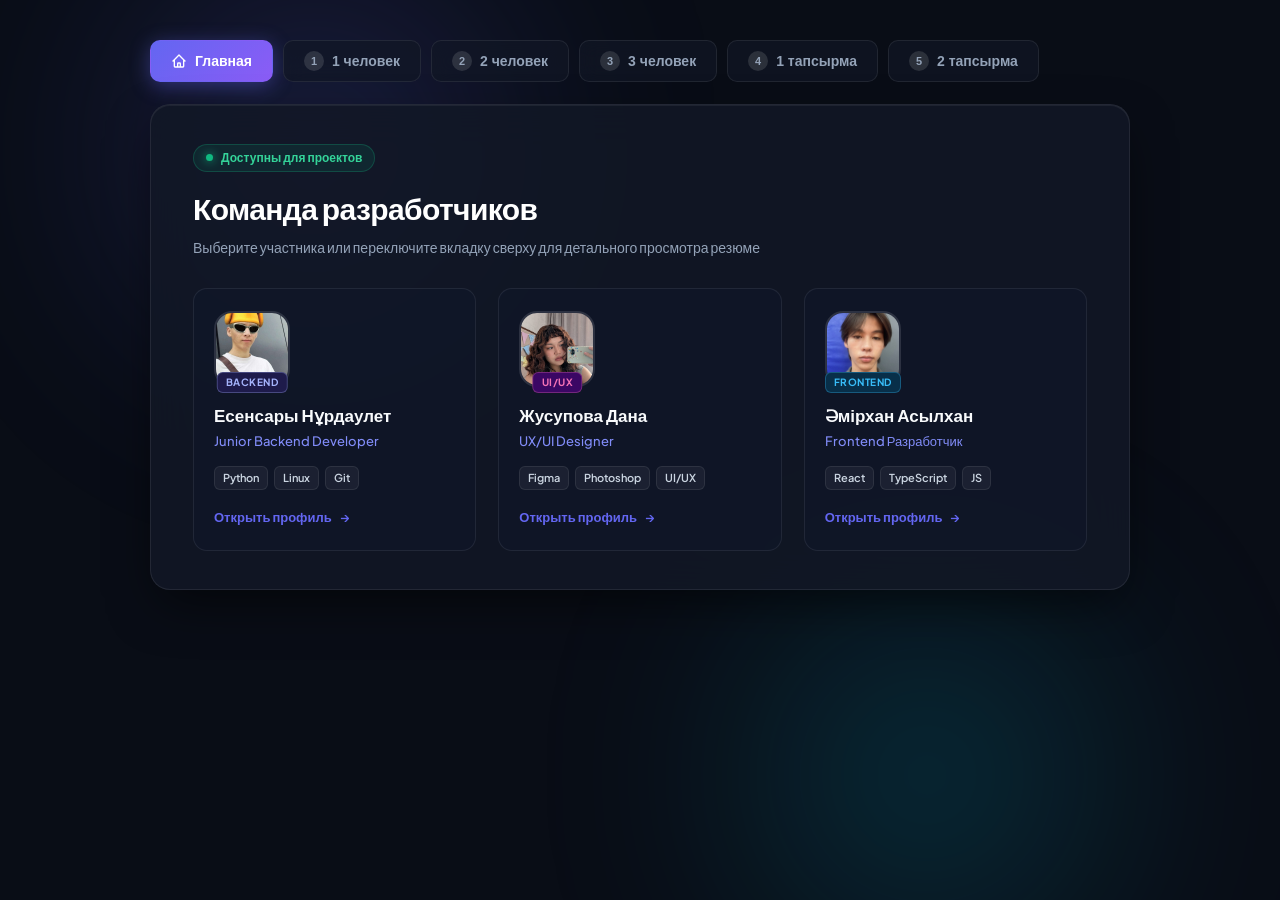
==== index.html @ 8b86e268 "Добавлены новые кнопки вкладок для отображения задач" ====
<!DOCTYPE html>
<html lang="ru">

<head>
  <meta charset="UTF-8">
  <meta name="viewport" content="width=device-width, initial-scale=1.0">
  <title>Команда разработчиков | Интерактивное резюме</title>
  <link rel="preconnect" href="https://fonts.googleapis.com">
  <link rel="preconnect" href="https://fonts.gstatic.com" crossorigin>
  <link href="https://fonts.googleapis.com/css2?family=Plus+Jakarta+Sans:wght@400;500;600;700;800&display=swap" rel="stylesheet">
  <link rel="stylesheet" href="styles.css">
</head>

<body>

  <div class="glow-orb orb-1"></div>
  <div class="glow-orb orb-2"></div>

  <div class="app-container">
    <header class="header-nav">
      <nav class="tabs-nav" role="tablist">
        <button class="tab-btn active" onclick="switchTab('main')" id="tab-btn-main" role="tab">
          <svg class="tab-icon" width="16" height="16" fill="none" viewBox="0 0 24 24" stroke="currentColor">
            <path stroke-linecap="round" stroke-linejoin="round" stroke-width="2" d="M3 12l2-2m0 0l7-7 7 7M5 10v10a1 1 0 001 1h3m10-11l2 2m-2-2v10a1 1 0 01-1 1h-3m-6 0a1 1 0 001-1v-4a1 1 0 011-1h2a1 1 0 011 1v4a1 1 0 001 1m-6 0h6"/>
          </svg>
          Главная
        </button>
        <button class="tab-btn" onclick="switchTab(0)" id="tab-btn-0" role="tab">
          <span class="num-badge">1</span> 1 человек
        </button>
        <button class="tab-btn" onclick="switchTab(1)" id="tab-btn-1" role="tab">
          <span class="num-badge">2</span> 2 человек
        </button>
        <button class="tab-btn" onclick="switchTab(2)" id="tab-btn-2" role="tab">
          <span class="num-badge">3</span> 3 человек
        </button>
				<button class="tab-btn" onclick="switchTab(2)" id="tab-btn-3" role="tab">
          <span class="num-badge">4</span> 1 тапсырма
        </button>
				<button class="tab-btn" onclick="switchTab(2)" id="tab-btn-3" role="tab">
          <span class="num-badge">5</span> 2 тапсырма
        </button>
      </nav>
    </header>

    <main class="content-box">
      <section id="view-main" class="tab-view active">
        <div class="view-intro">
          <div class="status-pill">
            <span class="pulse-dot"></span> Доступны для проектов
          </div>
          <h1 class="main-title">Команда разработчиков</h1>
          <p class="main-subtitle">Выберите участника или переключите вкладку сверху для детального просмотра резюме</p>
        </div>

        <div class="cards-grid">
          <article class="member-card card-purple" onclick="switchTab(0)">
            <div class="card-glow"></div>
            <div class="avatar-wrapper">
              <img src="assets/Nurdaulet.jpeg" alt="Есенсары Нұрдаулет">
              <span class="tag-badge backend-tag">Backend</span>
            </div>
            <div class="member-info">
              <h2 class="member-name">Есенсары Нұрдаулет</h2>
              <div class="member-role">Junior Backend Developer</div>
              <div class="quick-skills">
                <span>Python</span>
                <span>Linux</span>
                <span>Git</span>
              </div>
              <div class="open-action">
                <span>Открыть профиль</span>
                <span class="arrow">&rarr;</span>
              </div>
            </div>
          </article>

          <article class="member-card card-pink" onclick="switchTab(1)">
            <div class="card-glow"></div>
            <div class="avatar-wrapper">
              <img src="assets/Dana.jpeg" alt="Жусупова Дана">
              <span class="tag-badge design-tag">UI/UX</span>
            </div>
            <div class="member-info">
              <h2 class="member-name">Жусупова Дана</h2>
              <div class="member-role">UX/UI Designer</div>
              <div class="quick-skills">
                <span>Figma</span>
                <span>Photoshop</span>
                <span>UI/UX</span>
              </div>
              <div class="open-action">
                <span>Открыть профиль</span>
                <span class="arrow">&rarr;</span>
              </div>
            </div>
          </article>

          <article class="member-card card-blue" onclick="switchTab(2)">
            <div class="card-glow"></div>
            <div class="avatar-wrapper">
              <img src="assets/Asylkhan.jpeg" alt="Әмірхан Асылхан">
              <span class="tag-badge frontend-tag">Frontend</span>
            </div>
            <div class="member-info">
              <h2 class="member-name">Әмірхан Асылхан</h2>
              <div class="member-role">Frontend Разработчик</div>
              <div class="quick-skills">
                <span>React</span>
                <span>TypeScript</span>
                <span>JS</span>
              </div>
              <div class="open-action">
                <span>Открыть профиль</span>
                <span class="arrow">&rarr;</span>
              </div>
            </div>
          </article>
        </div>
      </section>

      <section id="view-resume" class="tab-view">
        <div class="resume-top-bar">
          <button class="back-link-btn" onclick="switchTab('main')">
            <svg width="18" height="18" fill="none" viewBox="0 0 24 24" stroke="currentColor">
              <path stroke-linecap="round" stroke-linejoin="round" stroke-width="2" d="M10 19l-7-7m0 0l7-7m-7 7h18"/>
            </svg>
            Вернуться на Главную
          </button>
        </div>

        <div class="resume-hero">
          <div class="resume-avatar-container">
            <img id="resumePhoto" src="" alt="Фото">
          </div>
          <div class="resume-hero-details">
            <div class="role-badge" id="resumeBadge">Специалист</div>
            <h2 id="resumeName"></h2>
            <p id="resumeRole" class="resume-role-text"></p>
          </div>
        </div>

        <div class="resume-grid">
          <div class="resume-card-box">
            <div class="box-header">
              <span class="box-icon">💡</span>
              <h3>О специалисте</h3>
            </div>
            <p id="resumeAbout" class="box-text"></p>
          </div>

          <div class="resume-card-box">
            <div class="box-header">
              <span class="box-icon">⚡</span>
              <h3>Стек технологий & Навыки</h3>
            </div>
            <div id="resumeSkills" class="skills-chips"></div>
          </div>

          <div class="resume-card-box">
            <div class="box-header">
              <span class="box-icon">💼</span>
              <h3>Опыт работы & Проекты</h3>
            </div>
            <p id="resumeExperience" class="box-text"></p>
          </div>

          <div class="resume-card-box">
            <div class="box-header">
              <span class="box-icon">📬</span>
              <h3>Контакты для связи</h3>
            </div>
            <p id="resumeContacts" class="box-text contact-text"></p>
          </div>
        </div>
      </section>
    </main>
  </div>

  <script src="script.js"></script>
</body>

</html>
---- styles.css ----
:root {
  --bg-dark: #090d16;
  --bg-card: rgba(18, 24, 38, 0.85);
  --bg-card-hover: rgba(26, 35, 54, 0.95);
  --border-subtle: rgba(255, 255, 255, 0.08);
  --border-active: rgba(99, 102, 241, 0.5);

  --accent-purple: #8b5cf6;
  --accent-indigo: #6366f1;
  --accent-pink: #ec4899;
  --accent-cyan: #06b6d4;
  --accent-emerald: #10b981;

  --text-main: #f8fafc;
  --text-muted: #94a3b8;
  --text-dim: #64748b;

  --radius-xl: 20px;
  --radius-lg: 14px;
  --radius-md: 10px;
  --radius-sm: 6px;

  --transition: all 0.25s cubic-bezier(0.16, 1, 0.3, 1);
}

* {
  box-sizing: border-box;
  margin: 0;
  padding: 0;
}

body {
  font-family: 'Plus Jakarta Sans', -apple-system, BlinkMacSystemFont, 'Segoe UI', Roboto, sans-serif;
  background-color: var(--bg-dark);
  color: var(--text-main);
  min-height: 100vh;
  padding: 40px 20px;
  position: relative;
  overflow-x: hidden;
  line-height: 1.5;
}


.glow-orb {
  position: fixed;
  border-radius: 50%;
  filter: blur(120px);
  pointer-events: none;
  z-index: 0;
  opacity: 0.35;
}

.orb-1 {
  width: 500px;
  height: 500px;
  top: -100px;
  left: 5%;
  background: radial-gradient(circle, #6366f1 0%, rgba(99, 102, 241, 0) 70%);
}

.orb-2 {
  width: 450px;
  height: 450px;
  bottom: -100px;
  right: 10%;
  background: radial-gradient(circle, #06b6d4 0%, rgba(6, 182, 212, 0) 70%);
}


.app-container {
  max-width: 980px;
  margin: 0 auto;
  position: relative;
  z-index: 1;
}


.header-nav {
  margin-bottom: 22px;
}

.tabs-nav {
  display: flex;
  gap: 10px;
  flex-wrap: wrap;
}

.tab-btn {
  background: rgba(18, 24, 38, 0.7);
  backdrop-filter: blur(10px);
  -webkit-backdrop-filter: blur(10px);
  color: var(--text-muted);
  border: 1px solid var(--border-subtle);
  border-radius: var(--radius-md);
  padding: 10px 20px;
  font-size: 14px;
  font-weight: 600;
  cursor: pointer;
  display: inline-flex;
  align-items: center;
  gap: 8px;
  transition: var(--transition);
}

.tab-btn:hover {
  background: rgba(30, 41, 59, 0.9);
  color: var(--text-main);
  border-color: rgba(255, 255, 255, 0.18);
  transform: translateY(-1px);
}


.tab-btn.active {
  background: linear-gradient(135deg, #6366f1 0%, #8b5cf6 100%);
  color: #ffffff;
  border-color: transparent;
  box-shadow: 0 4px 20px rgba(99, 102, 241, 0.4);
}

.tab-icon {
  stroke-width: 2.2;
}

.num-badge {
  background: rgba(255, 255, 255, 0.12);
  width: 20px;
  height: 20px;
  border-radius: 50%;
  display: inline-flex;
  align-items: center;
  justify-content: center;
  font-size: 11px;
  font-weight: 700;
}

.tab-btn.active .num-badge {
  background: rgba(255, 255, 255, 0.25);
  color: #fff;
}


.content-box {
  background: var(--bg-card);
  backdrop-filter: blur(20px);
  -webkit-backdrop-filter: blur(20px);
  border: 1px solid var(--border-subtle);
  border-radius: var(--radius-xl);
  padding: 38px 42px;
  box-shadow: 0 20px 50px -10px rgba(0, 0, 0, 0.6), inset 0 1px 0 rgba(255, 255, 255, 0.06);
}


.tab-view {
  display: none;
}

.tab-view.active {
  display: block;
}


.view-intro {
  margin-bottom: 30px;
}

.status-pill {
  display: inline-flex;
  align-items: center;
  gap: 8px;
  background: rgba(16, 185, 129, 0.1);
  border: 1px solid rgba(16, 185, 129, 0.25);
  color: #34d399;
  font-size: 12px;
  font-weight: 600;
  padding: 4px 12px;
  border-radius: 100px;
  margin-bottom: 14px;
}

.pulse-dot {
  width: 7px;
  height: 7px;
  border-radius: 50%;
  background-color: #10b981;
  box-shadow: 0 0 10px #10b981;
}

.main-title {
  font-size: 30px;
  font-weight: 800;
  letter-spacing: -0.02em;
  background: linear-gradient(135deg, #ffffff 40%, #cbd5e1 100%);
  -webkit-background-clip: text;
  -webkit-text-fill-color: transparent;
  margin-bottom: 6px;
}

.main-subtitle {
  font-size: 14px;
  color: var(--text-muted);
}


.cards-grid {
  display: grid;
  grid-template-columns: repeat(auto-fit, minmax(280px, 1fr));
  gap: 22px;
}

.member-card {
  background: rgba(15, 23, 42, 0.6);
  border: 1px solid rgba(255, 255, 255, 0.08);
  border-radius: var(--radius-lg);
  padding: 22px 20px;
  cursor: pointer;
  transition: var(--transition);
  position: relative;
  overflow: hidden;
}

.member-card:hover {
  transform: translateY(-4px);
  background: var(--bg-card-hover);
  border-color: var(--border-active);
  box-shadow: 0 16px 32px -10px rgba(99, 102, 241, 0.25);
}


.card-purple:hover {
  border-color: rgba(139, 92, 246, 0.5);
  box-shadow: 0 16px 32px -10px rgba(139, 92, 246, 0.3);
}

.card-pink:hover {
  border-color: rgba(236, 72, 153, 0.5);
  box-shadow: 0 16px 32px -10px rgba(236, 72, 153, 0.3);
}

.card-blue:hover {
  border-color: rgba(6, 182, 212, 0.5);
  box-shadow: 0 16px 32px -10px rgba(6, 182, 212, 0.3);
}

.avatar-wrapper {
  position: relative;
  width: 76px;
  height: 76px;
  margin-bottom: 16px;
}

.avatar-wrapper img {
  width: 100%;
  height: 100%;
  border-radius: 18px;
  object-fit: cover;
  display: block;
  border: 2px solid rgba(255, 255, 255, 0.12);
  transition: transform 0.3s ease;
}

.member-card:hover .avatar-wrapper img {
  transform: scale(1.05);
}


.tag-badge {
  position: absolute;
  bottom: -6px;
  left: 50%;
  transform: translateX(-50%);
  font-size: 10px;
  font-weight: 700;
  padding: 2px 8px;
  border-radius: 6px;
  text-transform: uppercase;
  letter-spacing: 0.05em;
  white-space: nowrap;
}

.backend-tag {
  background: #1e1b4b;
  color: #a5b4fc;
  border: 1px solid rgba(165, 180, 252, 0.3);
}

.design-tag {
  background: #3b0764;
  color: #f472b6;
  border: 1px solid rgba(244, 114, 182, 0.3);
}

.frontend-tag {
  background: #082f49;
  color: #38bdf8;
  border: 1px solid rgba(56, 189, 248, 0.3);
}

.member-info {
  display: flex;
  flex-direction: column;
}

.member-name {
  font-size: 17px;
  font-weight: 700;
  color: var(--text-main);
  margin-bottom: 4px;
}

.member-role {
  font-size: 13px;
  color: #818cf8;
  font-weight: 500;
  margin-bottom: 14px;
}


.quick-skills {
  display: flex;
  gap: 6px;
  flex-wrap: wrap;
  margin-bottom: 18px;
}

.quick-skills span {
  font-size: 11px;
  font-weight: 600;
  background: rgba(255, 255, 255, 0.05);
  border: 1px solid rgba(255, 255, 255, 0.08);
  padding: 3px 8px;
  border-radius: 6px;
  color: #cbd5e1;
}


.open-action {
  display: inline-flex;
  align-items: center;
  gap: 8px;
  font-size: 13px;
  font-weight: 600;
  color: #6366f1;
  transition: color 0.2s ease;
}

.open-action .arrow {
  transition: transform 0.2s ease;
}

.member-card:hover .open-action {
  color: #a5b4fc;
}

.member-card:hover .open-action .arrow {
  transform: translateX(4px);
}


.resume-top-bar {
  margin-bottom: 24px;
}

.back-link-btn {
  background: rgba(255, 255, 255, 0.05);
  border: 1px solid rgba(255, 255, 255, 0.1);
  color: var(--text-muted);
  border-radius: var(--radius-md);
  padding: 8px 16px;
  font-size: 13px;
  font-weight: 600;
  cursor: pointer;
  display: inline-flex;
  align-items: center;
  gap: 8px;
  transition: var(--transition);
}

.back-link-btn:hover {
  background: rgba(99, 102, 241, 0.15);
  color: #ffffff;
  border-color: rgba(99, 102, 241, 0.4);
}


.resume-hero {
  display: flex;
  align-items: center;
  gap: 24px;
  padding-bottom: 28px;
  border-bottom: 1px solid var(--border-subtle);
  margin-bottom: 28px;
}

.resume-avatar-container {
  width: 96px;
  height: 96px;
  border-radius: 22px;
  overflow: hidden;
  border: 2px solid var(--accent-indigo);
  box-shadow: 0 8px 24px -6px rgba(99, 102, 241, 0.4);
  flex-shrink: 0;
}

.resume-avatar-container img {
  width: 100%;
  height: 100%;
  object-fit: cover;
  display: block;
}

.resume-hero-details h2 {
  font-size: 26px;
  font-weight: 800;
  color: var(--text-main);
  margin-bottom: 6px;
}

.role-badge {
  display: inline-block;
  font-size: 11px;
  font-weight: 700;
  text-transform: uppercase;
  letter-spacing: 0.06em;
  background: rgba(99, 102, 241, 0.15);
  color: #818cf8;
  border: 1px solid rgba(99, 102, 241, 0.3);
  padding: 3px 10px;
  border-radius: 6px;
  margin-bottom: 8px;
}

.resume-role-text {
  font-size: 16px;
  color: #cbd5e1;
  font-weight: 500;
}


.resume-grid {
  display: flex;
  flex-direction: column;
  gap: 20px;
}

.resume-card-box {
  background: rgba(15, 23, 42, 0.5);
  border: 1px solid var(--border-subtle);
  border-radius: var(--radius-lg);
  padding: 22px 24px;
}

.box-header {
  display: flex;
  align-items: center;
  gap: 10px;
  margin-bottom: 12px;
}

.box-icon {
  font-size: 16px;
}

.box-header h3 {
  font-size: 14px;
  font-weight: 700;
  text-transform: uppercase;
  letter-spacing: 0.06em;
  color: #cbd5e1;
}

.box-text {
  font-size: 14.5px;
  color: var(--text-muted);
  line-height: 1.65;
}


.skills-chips {
  display: flex;
  flex-wrap: wrap;
  gap: 8px;
}

.skill-chip {
  background: rgba(99, 102, 241, 0.1);
  border: 1px solid rgba(99, 102, 241, 0.25);
  color: #c7d2fe;
  font-size: 13px;
  font-weight: 600;
  padding: 6px 14px;
  border-radius: 8px;
  transition: var(--transition);
}

.skill-chip:hover {
  background: rgba(99, 102, 241, 0.25);
  color: #ffffff;
  transform: translateY(-2px);
}

.contact-text {
  font-weight: 600;
  color: #818cf8;
}


@media (max-width: 700px) {
  .content-box {
    padding: 26px 20px;
  }

  .resume-hero {
    flex-direction: column;
    text-align: center;
  }

  .tabs-nav {
    display: grid;
    grid-template-columns: 1fr 1fr;
  }

  .tab-btn {
    justify-content: center;
  }
}
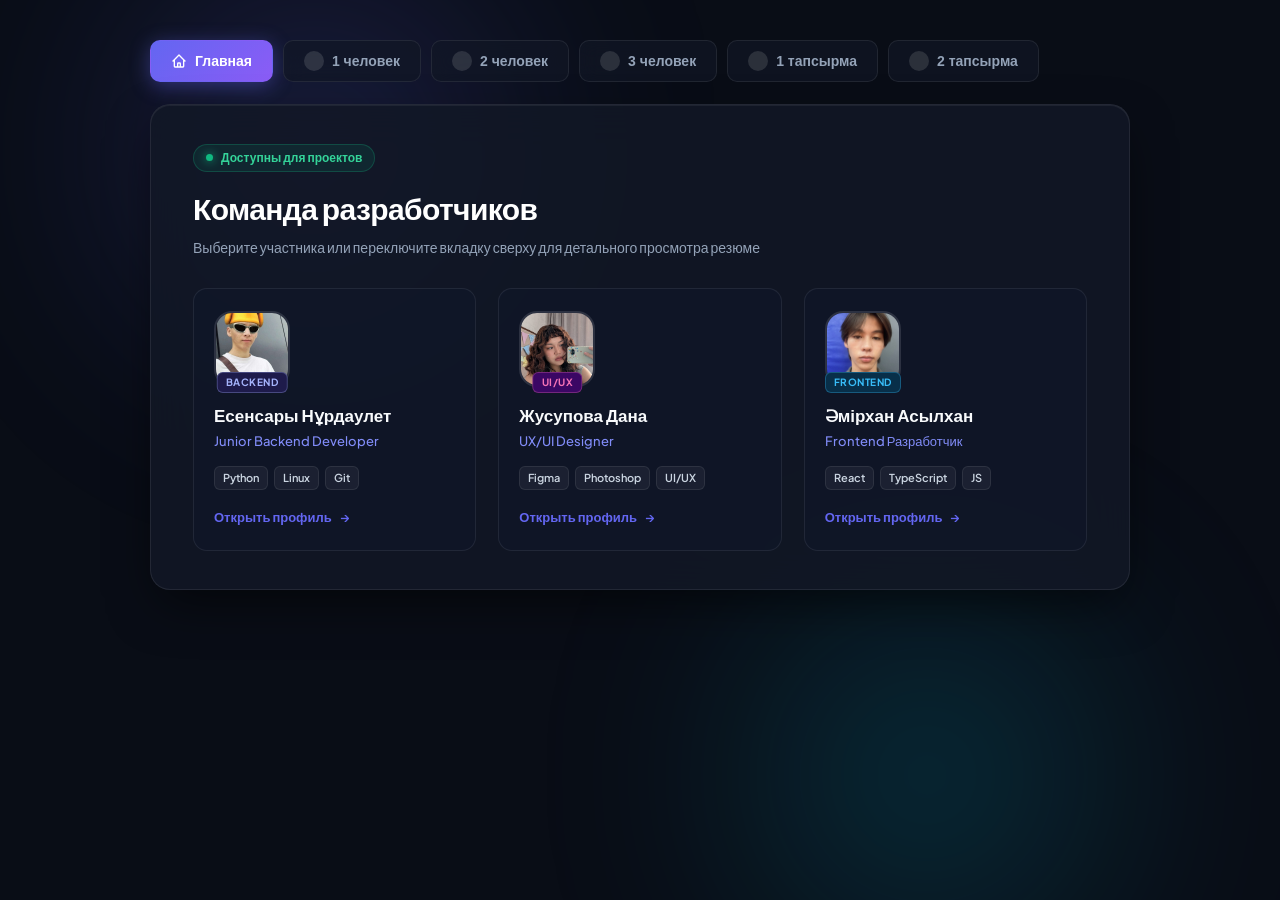
==== commit e863f748: "Удалены значения из значков количества в кнопках вкладок" ====
--- a/index.html
+++ b/index.html
@@ -26,19 +26,19 @@
           Главная
         </button>
         <button class="tab-btn" onclick="switchTab(0)" id="tab-btn-0" role="tab">
-          <span class="num-badge">1</span> 1 человек
+          <span class="num-badge"></span> 1 человек
         </button>
         <button class="tab-btn" onclick="switchTab(1)" id="tab-btn-1" role="tab">
-          <span class="num-badge">2</span> 2 человек
+          <span class="num-badge"></span> 2 человек
         </button>
         <button class="tab-btn" onclick="switchTab(2)" id="tab-btn-2" role="tab">
-          <span class="num-badge">3</span> 3 человек
+          <span class="num-badge"></span> 3 человек
         </button>
 				<button class="tab-btn" onclick="switchTab(2)" id="tab-btn-3" role="tab">
-          <span class="num-badge">4</span> 1 тапсырма
+          <span class="num-badge"></span> 1 тапсырма
         </button>
 				<button class="tab-btn" onclick="switchTab(2)" id="tab-btn-3" role="tab">
-          <span class="num-badge">5</span> 2 тапсырма
+          <span class="num-badge"></span> 2 тапсырма
         </button>
       </nav>
     </header>
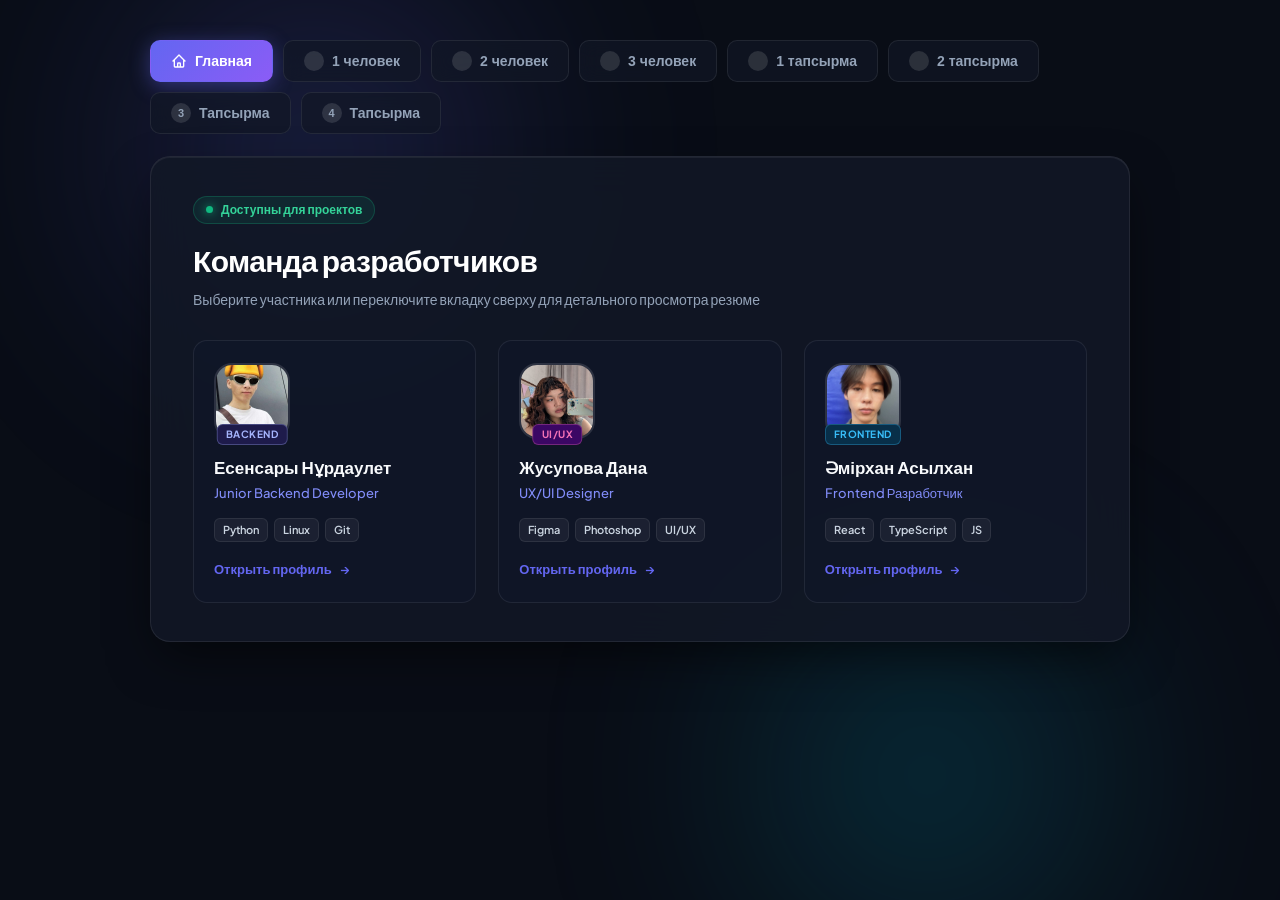
==== commit 45eab8bf: "Добавлены новые задачи и улучшено переключение тем в интерфейсе" ====
--- a/index.html
+++ b/index.html
@@ -34,12 +34,14 @@
         <button class="tab-btn" onclick="switchTab(2)" id="tab-btn-2" role="tab">
           <span class="num-badge"></span> 3 человек
         </button>
-				<button class="tab-btn" onclick="switchTab(2)" id="tab-btn-3" role="tab">
+				<button class="tab-btn" onclick="switchTab(2)" id="tab-btn-4" role="tab">
           <span class="num-badge"></span> 1 тапсырма
         </button>
-				<button class="tab-btn" onclick="switchTab(2)" id="tab-btn-3" role="tab">
+				<button class="tab-btn" onclick="switchTab(2)" id="tab-btn-5" role="tab">
           <span class="num-badge"></span> 2 тапсырма
         </button>
+        <button class="tab-btn" onclick="switchTab('task3')" id="tab-btn-task3" role="tab"><span class="num-badge">3</span> Тапсырма</button>
+        <button class="tab-btn" onclick="switchTab('task4')" id="tab-btn-task4" role="tab"><span class="num-badge">4</span> Тапсырма</button>
       </nav>
     </header>
 
@@ -174,10 +176,23 @@
           </div>
         </div>
       </section>
+      <section id="view-task3" class="tab-view task-view" aria-labelledby="task3-title">
+        <div class="task-heading"><span class="task-number">3-тапсырма</span><h2 id="task3-title">Динамикалық кесте</h2><p>Кесте өлшемін жазыңыз, содан кейін ұяшықтарды бояу үшін оларды басыңыз.</p></div>
+        <div class="table-controls">
+          <label for="rows-input">Жол саны<input type="number" id="rows-input" value="4" min="1" max="20" inputmode="numeric"></label>
+          <label for="cols-input">Баған саны<input type="number" id="cols-input" value="4" min="1" max="20" inputmode="numeric"></label>
+          <button class="action-button" id="build-table-btn" type="button">Кесте құру</button>
+        </div>
+        <p id="colored-counter" class="colored-counter" aria-live="polite">Боялған ұяшықтар саны: 0</p><div id="table-container" class="table-container"></div>
+      </section>
+      <section id="view-task4" class="tab-view task-view" aria-labelledby="task4-title">
+        <div class="task-heading"><span class="task-number">4-тапсырма</span><h2 id="task4-title">Тақырыпты ауыстыру</h2><p>Бүкіл сайт үшін ашық және қараңғы тақырыптарды ауыстырыңыз.</p></div>
+        <div class="theme-demo-card"><span class="theme-icon" aria-hidden="true">☀️</span><div><h3>Безендіру баптауы</h3><p id="theme-status">Қазір қараңғы тақырып қосулы.</p></div><button class="action-button" id="theme-toggle-btn" type="button">Ашық тақырыпты қосу</button></div>
+      </section>
     </main>
   </div>
 
   <script src="script.js"></script>
 </body>
 
-</html>+</html>
--- a/styles.css
+++ b/styles.css
@@ -40,7 +40,20 @@
   position: relative;
   overflow-x: hidden;
   line-height: 1.5;
-}
+  transition: background-color 0.3s ease, color 0.3s ease;
+}
+
+body.light-theme {
+  --bg-dark: #f1f5f9;
+  --bg-card: rgba(255, 255, 255, 0.88);
+  --bg-card-hover: #ffffff;
+  --border-subtle: rgba(15, 23, 42, 0.12);
+  --text-main: #0f172a;
+  --text-muted: #475569;
+}
+
+body.light-theme .member-card, body.light-theme .resume-card-box, body.light-theme .table-controls, body.light-theme .theme-demo-card { background: rgba(255, 255, 255, 0.72); }
+body.light-theme .table-controls input { background: #fff; }
 
 
 .glow-orb {
@@ -505,6 +518,27 @@
   color: #818cf8;
 }
 
+.task-view { max-width: 760px; }
+.task-heading { margin-bottom: 26px; }
+.task-number { display: inline-block; margin-bottom: 8px; color: #a5b4fc; font-size: 12px; font-weight: 800; text-transform: uppercase; letter-spacing: .08em; }
+.task-heading h2 { margin-bottom: 8px; font-size: 28px; }
+.task-heading p, .theme-demo-card p { color: var(--text-muted); }
+.table-controls { display: flex; flex-wrap: wrap; align-items: end; gap: 14px; padding: 20px; border: 1px solid var(--border-subtle); border-radius: var(--radius-lg); background: rgba(15, 23, 42, .35); }
+.table-controls label { display: grid; gap: 7px; color: var(--text-muted); font-size: 13px; font-weight: 600; }
+.table-controls input { width: 150px; padding: 10px 12px; border: 1px solid var(--border-subtle); border-radius: var(--radius-sm); background: rgba(15, 23, 42, .55); color: var(--text-main); font: inherit; }
+.action-button { padding: 10px 16px; border: 0; border-radius: var(--radius-sm); background: linear-gradient(135deg, #6366f1, #8b5cf6); color: #fff; cursor: pointer; font: inherit; font-weight: 700; transition: var(--transition); }
+.action-button:hover { transform: translateY(-2px); box-shadow: 0 8px 18px rgba(99, 102, 241, .32); }
+.colored-counter { margin: 20px 0 12px; color: #a5b4fc; font-weight: 700; }
+.table-container { min-height: 40px; overflow-x: auto; }
+.dynamic-table { border-collapse: separate; border-spacing: 7px; }
+.dynamic-table td { width: 58px; height: 50px; border: 1px solid var(--border-subtle); border-radius: 8px; color: var(--text-main); text-align: center; font-weight: 700; cursor: pointer; user-select: none; transition: var(--transition); }
+.dynamic-table td:hover, .dynamic-table td:focus-visible { border-color: #818cf8; outline: none; transform: translateY(-1px); }
+.dynamic-table td.colored { color: #fff; background: #10b981; border-color: #34d399; }
+.theme-demo-card { display: flex; align-items: center; gap: 18px; padding: 24px; border: 1px solid var(--border-subtle); border-radius: var(--radius-lg); background: rgba(15, 23, 42, .35); }
+.theme-demo-card h3 { margin-bottom: 4px; }
+.theme-icon { font-size: 28px; }
+.theme-demo-card .action-button { margin-left: auto; white-space: nowrap; }
+
 
 @media (max-width: 700px) {
   .content-box {
@@ -524,4 +558,8 @@
   .tab-btn {
     justify-content: center;
   }
-}+
+  .table-controls label, .table-controls input, .theme-demo-card .action-button { width: 100%; }
+  .theme-demo-card { align-items: flex-start; flex-wrap: wrap; }
+  .theme-demo-card .action-button { margin-left: 0; }
+}
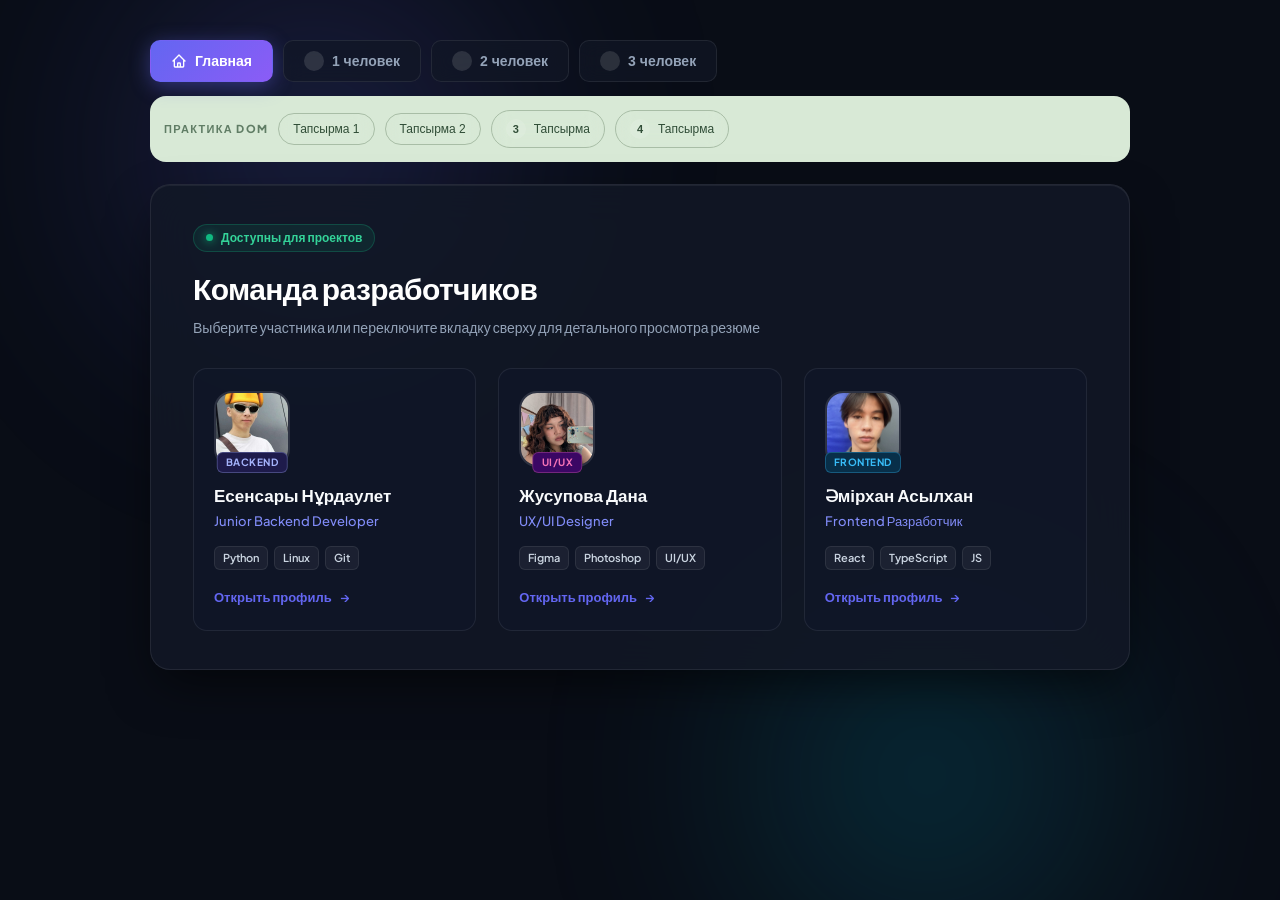
==== commit 47962cf4: "Добавлены новые задания и улучшены стили для практических задач" ====
--- a/index.html
+++ b/index.html
@@ -34,11 +34,14 @@
         <button class="tab-btn" onclick="switchTab(2)" id="tab-btn-2" role="tab">
           <span class="num-badge"></span> 3 человек
         </button>
-				<button class="tab-btn" onclick="switchTab(2)" id="tab-btn-4" role="tab">
-          <span class="num-badge"></span> 1 тапсырма
-        </button>
-				<button class="tab-btn" onclick="switchTab(2)" id="tab-btn-5" role="tab">
-          <span class="num-badge"></span> 2 тапсырма
+      </nav>
+      <nav class="tabs-nav practice-nav" aria-label="Практика DOM">
+        <span class="practice-label">ПРАКТИКА DOM</span>
+				<button class="tab-btn" onclick="switchTab('task1')" id="tab-btn-task1" type="button">
+          Тапсырма 1
+        </button>
+				<button class="tab-btn" onclick="switchTab('task2')" id="tab-btn-task2" type="button">
+          Тапсырма 2
         </button>
         <button class="tab-btn" onclick="switchTab('task3')" id="tab-btn-task3" role="tab"><span class="num-badge">3</span> Тапсырма</button>
         <button class="tab-btn" onclick="switchTab('task4')" id="tab-btn-task4" role="tab"><span class="num-badge">4</span> Тапсырма</button>
@@ -176,6 +179,20 @@
           </div>
         </div>
       </section>
+      <section id="view-task1" class="tab-view task-view" lang="kk" aria-labelledby="task1-title">
+        <div class="task-heading"><span class="task-number">1-тапсырма</span><h2 id="task1-title">DOM элементтерімен жұмыс</h2><p>Мәтінді өзгерту, элемент қосу және жою.</p></div>
+        <div class="dom-demo"><h3>ID бойынша өзгертілген мәтін</h3><p id="greeting">Бастапқы мәтін</p></div>
+        <div class="dom-demo" id="paragraph-demo"><h3>Абзацты басыңыз</h3><p class="demo-hint">Мәтіннің түсі мен қаріп өлшемі өзгереді.</p></div>
+        <div class="old-element">Бұл ескі элемент жойылады.</div>
+        <p class="demo-hint">old-element элементі жойылды. Жаңа div төменде көрсетілген.</p>
+      </section>
+      <section id="view-task2" class="tab-view task-view" lang="kk" aria-labelledby="task2-title">
+        <div class="task-heading"><span class="task-number">2-тапсырма</span><h2 id="task2-title">Элемент кластарын басқару</h2><p>Батырманы басып, active класын қосыңыз немесе жойыңыз.</p></div>
+        <div id="class-demo" class="dom-demo class-example">Класы өзгеретін элемент</div>
+        <button id="toggle-class-btn" class="action-button" type="button" aria-pressed="false">active класын қосу</button>
+        <p id="class-list" class="class-list" aria-live="polite"></p>
+        <p class="demo-hint">Кластар тізімі браузер консолінде де көрсетіледі.</p>
+      </section>
       <section id="view-task3" class="tab-view task-view" aria-labelledby="task3-title">
         <div class="task-heading"><span class="task-number">3-тапсырма</span><h2 id="task3-title">Динамикалық кесте</h2><p>Кесте өлшемін жазыңыз, содан кейін ұяшықтарды бояу үшін оларды басыңыз.</p></div>
         <div class="table-controls">
--- a/styles.css
+++ b/styles.css
@@ -518,6 +518,23 @@
   color: #818cf8;
 }
 
+.practice-nav { margin-top: 14px; padding: 14px; align-items: center; background: #d8e9d6; border-radius: 16px; }
+.practice-label { color: #607d65; font-size: 11px; font-weight: 800; letter-spacing: .12em; }
+.practice-nav .tab-btn { border: 1px solid #a8bda6; border-radius: 999px; background: transparent; color: #304d37; padding: 8px 14px; font-size: 12px; font-weight: 500; box-shadow: none; }
+.practice-nav .tab-btn:hover { background: #c3dbc0; }
+.practice-nav .tab-btn.active { background: #345c3d; border-color: #345c3d; color: #fff; }
+.dom-demo { margin-bottom: 18px; padding: 22px; border: 1px solid var(--border-subtle); border-radius: 14px; background: var(--bg-card); }
+.dom-demo h3 { margin-bottom: 10px; font-size: 16px; }
+.demo-hint { color: var(--text-muted); font-size: 14px; }
+#greeting { font-size: 24px; font-weight: 700; }
+.changeable-paragraph { margin-top: 14px; padding: 14px; border: 1px dashed #829d87; border-radius: 10px; font-size: 18px; color: var(--text-main); cursor: pointer; }
+.changeable-paragraph.changed { color: #e879b0; font-size: 28px; }
+.changeable-paragraph:focus-visible { outline: 2px solid #829d87; outline-offset: 3px; }
+.class-example.active { background: #d8e9d6; border-color: #829d87; color: #304d37; }
+.class-list { margin: 20px 0 8px; overflow-wrap: anywhere; }
+.new-div { position: relative; max-width: 980px; margin: 16px auto 0; padding: 24px; border: 1px solid #829d87; border-radius: 16px; background: #d8e9d6; color: #304d37; }
+.new-div[hidden] { display: none; }
+body.light-theme .changeable-paragraph.changed { color: #a32761; }
 .task-view { max-width: 760px; }
 .task-heading { margin-bottom: 26px; }
 .task-number { display: inline-block; margin-bottom: 8px; color: #a5b4fc; font-size: 12px; font-weight: 800; text-transform: uppercase; letter-spacing: .08em; }
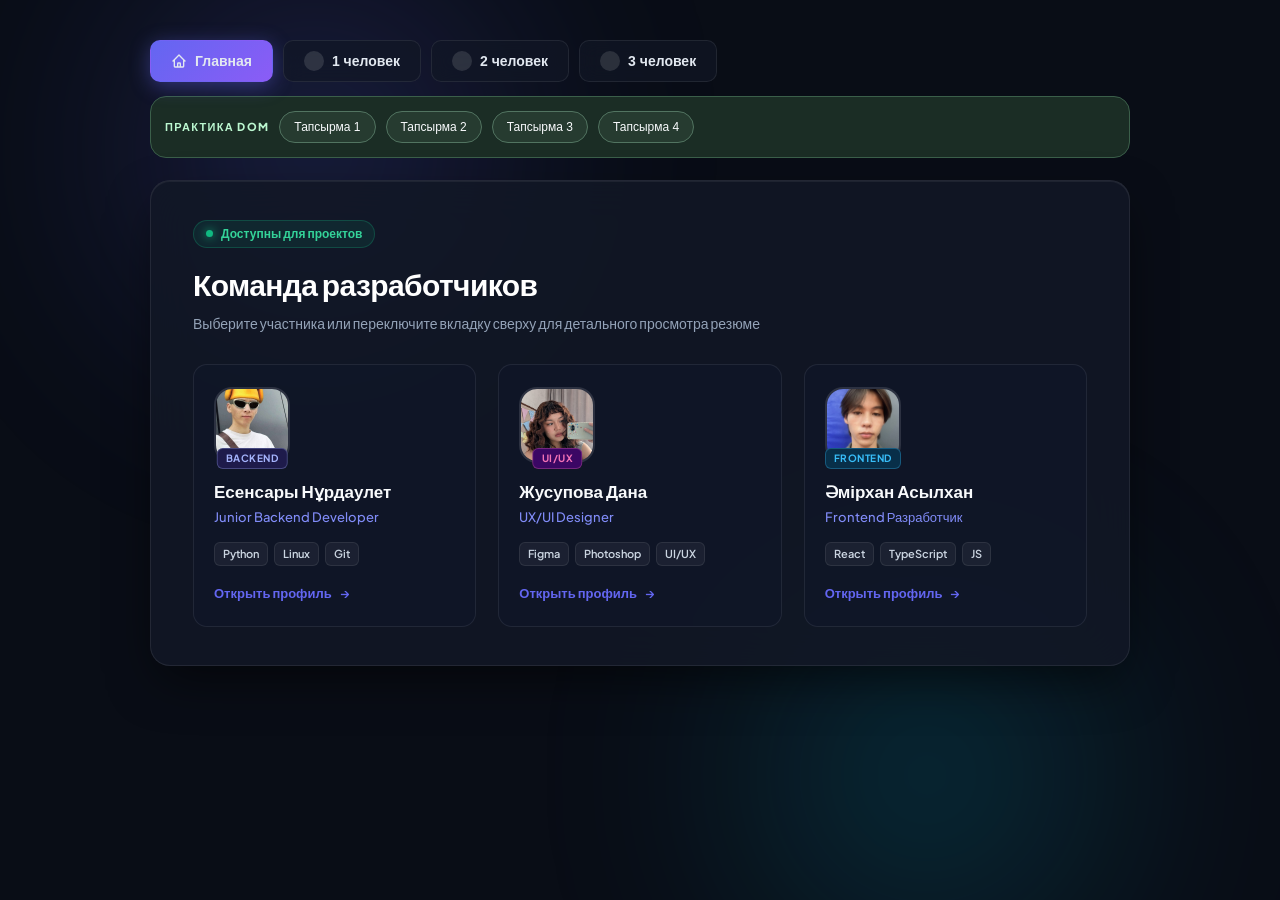
==== commit 4344e461: "Обновлены кнопки задач с добавлением текста для задач 3 и 4" ====
--- a/index.html
+++ b/index.html
@@ -43,8 +43,8 @@
 				<button class="tab-btn" onclick="switchTab('task2')" id="tab-btn-task2" type="button">
           Тапсырма 2
         </button>
-        <button class="tab-btn" onclick="switchTab('task3')" id="tab-btn-task3" role="tab"><span class="num-badge">3</span> Тапсырма</button>
-        <button class="tab-btn" onclick="switchTab('task4')" id="tab-btn-task4" role="tab"><span class="num-badge">4</span> Тапсырма</button>
+        <button class="tab-btn" onclick="switchTab('task3')" id="tab-btn-task3" type="button">Тапсырма 3</button>
+        <button class="tab-btn" onclick="switchTab('task4')" id="tab-btn-task4" type="button">Тапсырма 4</button>
       </nav>
     </header>
 
--- a/styles.css
+++ b/styles.css
@@ -54,6 +54,21 @@
 
 body.light-theme .member-card, body.light-theme .resume-card-box, body.light-theme .table-controls, body.light-theme .theme-demo-card { background: rgba(255, 255, 255, 0.72); }
 body.light-theme .table-controls input { background: #fff; }
+
+/* Қараңғы тақырыпта мәтін әрқашан анық көрінуі үшін */
+body:not(.light-theme) .content-box,
+body:not(.light-theme) .task-heading h2,
+body:not(.light-theme) .theme-demo-card h3,
+body:not(.light-theme) .table-controls label,
+body:not(.light-theme) .dynamic-table td {
+  color: #f8fafc;
+}
+
+body:not(.light-theme) .task-heading p,
+body:not(.light-theme) .theme-demo-card p,
+body:not(.light-theme) .table-controls label {
+  color: #cbd5e1;
+}
 
 
 .glow-orb {
@@ -115,6 +130,22 @@
   align-items: center;
   gap: 8px;
   transition: var(--transition);
+}
+
+/* Названия вкладок должны быть видны в обеих темах */
+body:not(.light-theme) .tab-btn {
+  color: #e2e8f0;
+}
+
+body.light-theme .tab-btn {
+  background: rgba(255, 255, 255, 0.85);
+  color: #1e293b;
+  border-color: rgba(15, 23, 42, 0.16);
+}
+
+body.light-theme .tab-btn:hover {
+  background: #ffffff;
+  color: #0f172a;
 }
 
 .tab-btn:hover {
@@ -535,6 +566,35 @@
 .new-div { position: relative; max-width: 980px; margin: 16px auto 0; padding: 24px; border: 1px solid #829d87; border-radius: 16px; background: #d8e9d6; color: #304d37; }
 .new-div[hidden] { display: none; }
 body.light-theme .changeable-paragraph.changed { color: #a32761; }
+
+/* DOM тапсырмалары: қараңғы тақырыптағы айқын контраст */
+body:not(.light-theme) .practice-nav {
+  background: #1b2d25;
+  border: 1px solid #3b5f4a;
+}
+
+body:not(.light-theme) .practice-label { color: #bbf7d0; }
+
+body:not(.light-theme) .practice-nav .tab-btn {
+  background: #263b30;
+  border-color: #527461;
+  color: #f8fafc;
+}
+
+body:not(.light-theme) .practice-nav .tab-btn:hover { background: #345c3d; color: #ffffff; }
+body:not(.light-theme) .practice-nav .tab-btn.active { background: #4f8a5b; border-color: #6bb77b; color: #ffffff; }
+
+body:not(.light-theme) .dom-demo,
+body:not(.light-theme) .new-div {
+  background: #17231c;
+  border-color: #527461;
+  color: #f8fafc;
+}
+
+body:not(.light-theme) .class-example.active { background: #234b32; border-color: #6bb77b; color: #f8fafc; }
+body:not(.light-theme) .demo-hint,
+body:not(.light-theme) .class-list { color: #cbd5e1; }
+
 .task-view { max-width: 760px; }
 .task-heading { margin-bottom: 26px; }
 .task-number { display: inline-block; margin-bottom: 8px; color: #a5b4fc; font-size: 12px; font-weight: 800; text-transform: uppercase; letter-spacing: .08em; }
